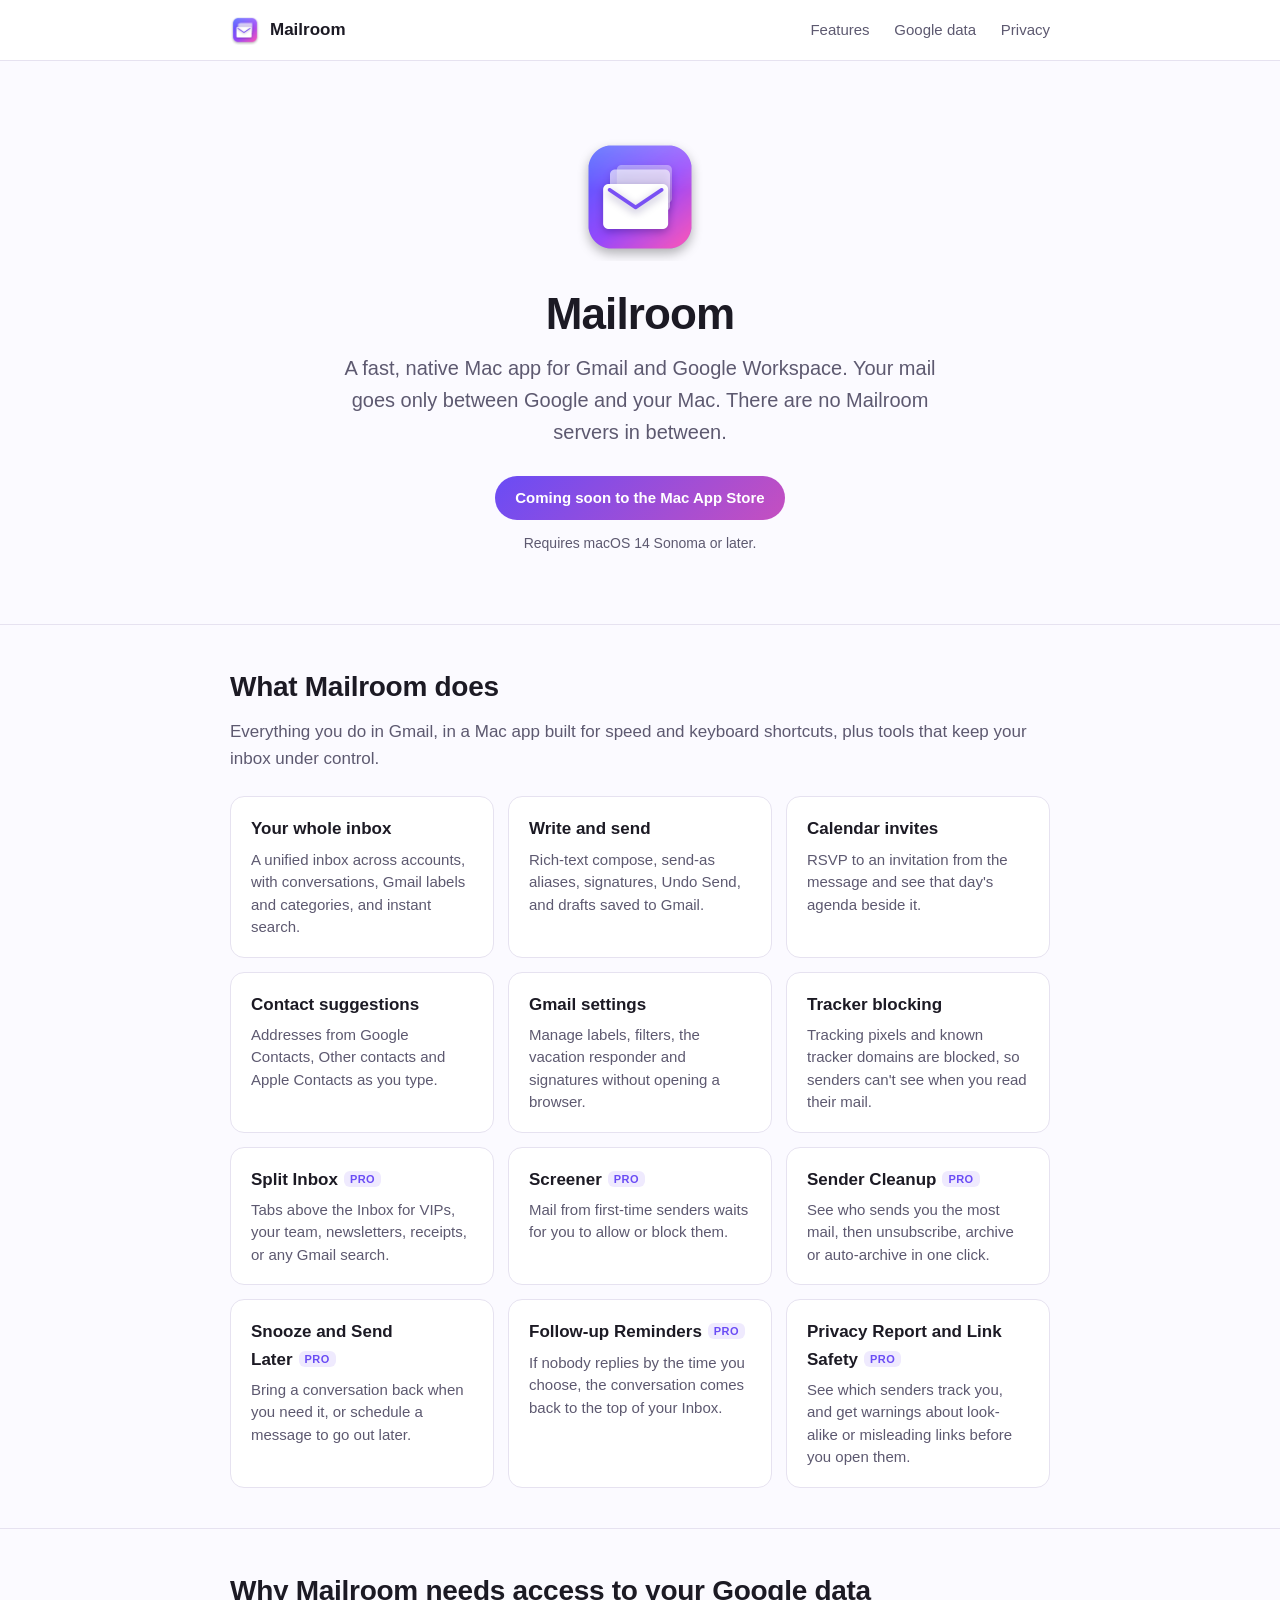
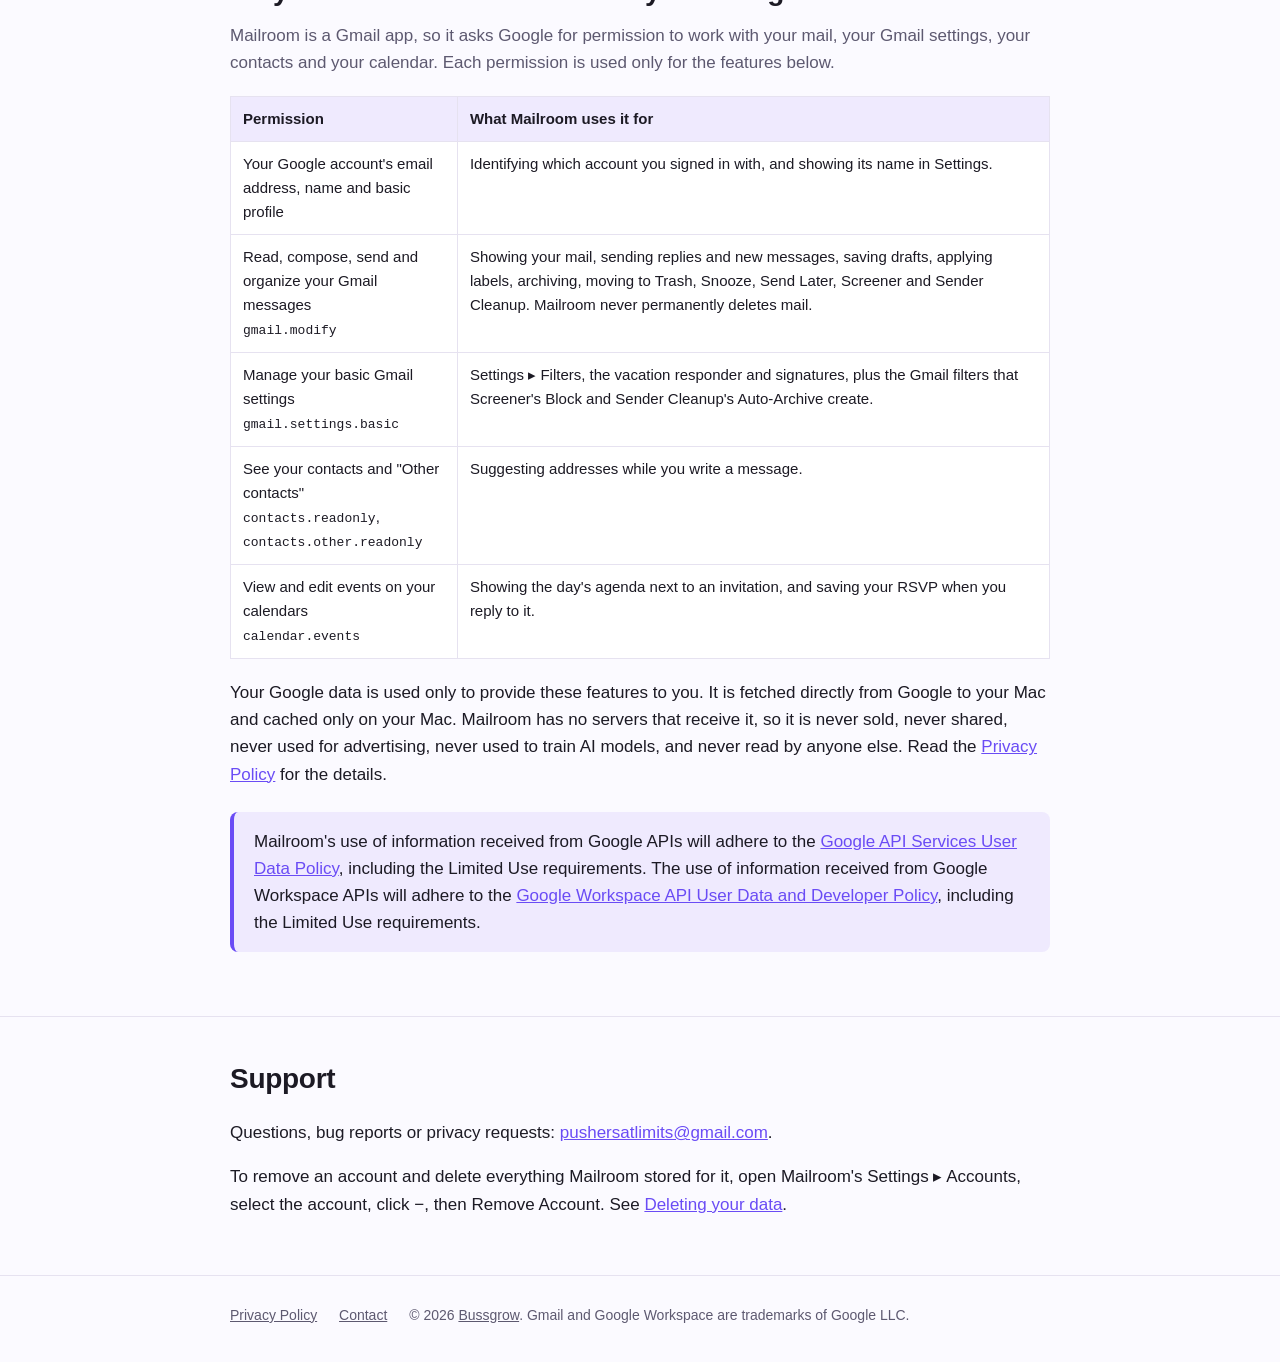
==== mailroom/index.html @ a084b899 "Move the site under /mailroom on bussgrow.it.com and point the app's privacy link there" ====
<!doctype html>
<html lang="en">
<head>
  <meta charset="utf-8">
  <meta name="viewport" content="width=device-width, initial-scale=1">
  <title>Mailroom — a native Gmail app for Mac</title>
  <meta name="description" content="Mailroom is a fast, native Mac app for Gmail. Your mail goes only between Google and your Mac.">
  <link rel="icon" href="favicon.png">
  <link rel="stylesheet" href="../style.css">
</head>
<body>
  <header class="site">
    <div class="wrap">
      <a class="brand" href="./"><img src="icon.png" alt="">Mailroom</a>
      <nav>
        <a href="#features">Features</a>
        <a href="#google-data">Google data</a>
        <a href="privacy.html">Privacy</a>
      </nav>
    </div>
  </header>

  <main>
    <div class="hero wrap">
      <img src="icon.png" alt="Mailroom app icon">
      <h1>Mailroom</h1>
      <p class="lede">A fast, native Mac app for Gmail and Google Workspace. Your mail goes only between Google and your Mac. There are no Mailroom servers in between.</p>
      <span class="badge">Coming soon to the Mac App Store</span>
      <p class="note">Requires macOS 14 Sonoma or later.</p>
    </div>

    <section id="features">
      <div class="wrap">
        <h2>What Mailroom does</h2>
        <p class="intro">Everything you do in Gmail, in a Mac app built for speed and keyboard shortcuts, plus tools that keep your inbox under control.</p>
        <div class="grid">
          <div class="card"><h3>Your whole inbox</h3><p>A unified inbox across accounts, with conversations, Gmail labels and categories, and instant search.</p></div>
          <div class="card"><h3>Write and send</h3><p>Rich-text compose, send-as aliases, signatures, Undo Send, and drafts saved to Gmail.</p></div>
          <div class="card"><h3>Calendar invites</h3><p>RSVP to an invitation from the message and see that day's agenda beside it.</p></div>
          <div class="card"><h3>Contact suggestions</h3><p>Addresses from Google Contacts, Other contacts and Apple Contacts as you type.</p></div>
          <div class="card"><h3>Gmail settings</h3><p>Manage labels, filters, the vacation responder and signatures without opening a browser.</p></div>
          <div class="card"><h3>Tracker blocking</h3><p>Tracking pixels and known tracker domains are blocked, so senders can't see when you read their mail.</p></div>
          <div class="card"><h3>Split Inbox<span class="pro">PRO</span></h3><p>Tabs above the Inbox for VIPs, your team, newsletters, receipts, or any Gmail search.</p></div>
          <div class="card"><h3>Screener<span class="pro">PRO</span></h3><p>Mail from first-time senders waits for you to allow or block them.</p></div>
          <div class="card"><h3>Sender Cleanup<span class="pro">PRO</span></h3><p>See who sends you the most mail, then unsubscribe, archive or auto-archive in one click.</p></div>
          <div class="card"><h3>Snooze and Send Later<span class="pro">PRO</span></h3><p>Bring a conversation back when you need it, or schedule a message to go out later.</p></div>
          <div class="card"><h3>Follow-up Reminders<span class="pro">PRO</span></h3><p>If nobody replies by the time you choose, the conversation comes back to the top of your Inbox.</p></div>
          <div class="card"><h3>Privacy Report and Link Safety<span class="pro">PRO</span></h3><p>See which senders track you, and get warnings about look-alike or misleading links before you open them.</p></div>
        </div>
      </div>
    </section>

    <section id="google-data">
      <div class="wrap">
        <h2>Why Mailroom needs access to your Google data</h2>
        <p class="intro">Mailroom is a Gmail app, so it asks Google for permission to work with your mail, your Gmail settings, your contacts and your calendar. Each permission is used only for the features below.</p>
        <div class="table-wrap">
          <table>
            <thead><tr><th>Permission</th><th>What Mailroom uses it for</th></tr></thead>
            <tbody>
              <tr><td>Your Google account's email address, name and basic profile</td><td>Identifying which account you signed in with, and showing its name in Settings.</td></tr>
              <tr><td>Read, compose, send and organize your Gmail messages<br><code>gmail.modify</code></td><td>Showing your mail, sending replies and new messages, saving drafts, applying labels, archiving, moving to Trash, Snooze, Send Later, Screener and Sender Cleanup. Mailroom never permanently deletes mail.</td></tr>
              <tr><td>Manage your basic Gmail settings<br><code>gmail.settings.basic</code></td><td>Settings ▸ Filters, the vacation responder and signatures, plus the Gmail filters that Screener's Block and Sender Cleanup's Auto-Archive create.</td></tr>
              <tr><td>See your contacts and "Other contacts"<br><code>contacts.readonly</code>, <code>contacts.other.readonly</code></td><td>Suggesting addresses while you write a message.</td></tr>
              <tr><td>View and edit events on your calendars<br><code>calendar.events</code></td><td>Showing the day's agenda next to an invitation, and saving your RSVP when you reply to it.</td></tr>
            </tbody>
          </table>
        </div>
        <p>Your Google data is used only to provide these features to you. It is fetched directly from Google to your Mac and cached only on your Mac. Mailroom has no servers that receive it, so it is never sold, never shared, never used for advertising, never used to train AI models, and never read by anyone else. Read the <a href="privacy.html">Privacy Policy</a> for the details.</p>
        <div class="callout">
          <p>Mailroom's use of information received from Google APIs will adhere to the <a href="https://developers.google.com/terms/api-services-user-data-policy">Google API Services User Data Policy</a>, including the Limited Use requirements. The use of information received from Google Workspace APIs will adhere to the <a href="https://developers.google.com/workspace/workspace-api-user-data-developer-policy">Google Workspace API User Data and Developer Policy</a>, including the Limited Use requirements.</p>
        </div>
      </div>
    </section>

    <section id="support">
      <div class="wrap">
        <h2>Support</h2>
        <p>Questions, bug reports or privacy requests: <a href="mailto:pushersatlimits@gmail.com">pushersatlimits@gmail.com</a>.</p>
        <p>To remove an account and delete everything Mailroom stored for it, open Mailroom's Settings ▸ Accounts, select the account, click −, then Remove Account. See <a href="privacy.html#deletion">Deleting your data</a>.</p>
      </div>
    </section>
  </main>

  <footer class="site">
    <div class="wrap">
      <a href="privacy.html">Privacy Policy</a>
      <a href="mailto:pushersatlimits@gmail.com">Contact</a>
      <span>© 2026 <a href="../">Bussgrow</a>. Gmail and Google Workspace are trademarks of Google LLC.</span>
    </div>
  </footer>
</body>
</html>
---- style.css ----
:root {
  --bg: #fbfaff;
  --surface: #ffffff;
  --text: #1c1a24;
  --muted: #5d5970;
  --line: #e6e2f0;
  --accent: #6a4cf5;
  --accent-2: #c54fc0;
  --accent-soft: #efeafe;
  color-scheme: light dark;
}

@media (prefers-color-scheme: dark) {
  :root {
    --bg: #121019;
    --surface: #1b1824;
    --text: #ecebf2;
    --muted: #a8a4b8;
    --line: #2d2a3a;
    --accent: #9c87ff;
    --accent-2: #e07ad9;
    --accent-soft: #241f38;
  }
}

* { box-sizing: border-box; }

body {
  margin: 0;
  background: var(--bg);
  color: var(--text);
  font: 17px/1.6 -apple-system, BlinkMacSystemFont, "SF Pro Text", "Helvetica Neue", Helvetica, Arial, sans-serif;
  -webkit-font-smoothing: antialiased;
}

a { color: var(--accent); }
a:hover { text-decoration-thickness: 2px; }

.wrap { max-width: 860px; margin: 0 auto; padding: 0 20px; }

header.site {
  border-bottom: 1px solid var(--line);
  background: var(--surface);
}
header.site .wrap {
  display: flex;
  align-items: center;
  justify-content: space-between;
  gap: 16px;
  height: 60px;
}
.brand {
  display: flex;
  align-items: center;
  gap: 10px;
  font-weight: 650;
  color: var(--text);
  text-decoration: none;
}
.brand img { width: 30px; height: 30px; }
nav a { color: var(--muted); text-decoration: none; margin-left: 20px; font-size: 15px; }
nav a:hover, nav a[aria-current] { color: var(--text); }

.hero { text-align: center; padding-top: 72px; padding-bottom: 56px; }
.hero img { width: 128px; height: 128px; }
.hero h1 { font-size: 44px; line-height: 1.15; margin: 20px 0 12px; letter-spacing: -0.02em; }
.hero p.lede { font-size: 20px; color: var(--muted); max-width: 600px; margin: 0 auto 28px; }
.badge {
  display: inline-block;
  padding: 10px 20px;
  border-radius: 999px;
  background: linear-gradient(135deg, var(--accent), var(--accent-2));
  color: #fff;
  font-weight: 600;
  font-size: 15px;
}
.hero .note { font-size: 14px; color: var(--muted); margin-top: 12px; }

section { padding: 40px 0; border-top: 1px solid var(--line); }
section h2 { font-size: 28px; margin: 0 0 8px; letter-spacing: -0.01em; }
section > .wrap > p.intro { color: var(--muted); margin-top: 0; }

.grid {
  display: grid;
  grid-template-columns: repeat(auto-fill, minmax(240px, 1fr));
  gap: 14px;
  margin-top: 24px;
}
.card {
  background: var(--surface);
  border: 1px solid var(--line);
  border-radius: 14px;
  padding: 18px 20px;
}
.card h3 { margin: 0 0 6px; font-size: 17px; }
.card p { margin: 0; color: var(--muted); font-size: 15px; line-height: 1.5; }
.pro { font-size: 11px; font-weight: 700; letter-spacing: 0.04em; color: var(--accent); background: var(--accent-soft); border-radius: 6px; padding: 2px 6px; margin-left: 6px; vertical-align: 2px; }

.table-wrap { overflow-x: auto; margin: 20px 0; }
table { border-collapse: collapse; width: 100%; font-size: 15px; background: var(--surface); }
th, td { text-align: left; vertical-align: top; padding: 10px 12px; border: 1px solid var(--line); }
th { background: var(--accent-soft); font-weight: 600; }
td code { font-size: 13px; overflow-wrap: anywhere; }

.callout {
  background: var(--accent-soft);
  border-left: 4px solid var(--accent);
  border-radius: 8px;
  padding: 16px 20px;
  margin: 24px 0;
}
.callout p { margin: 0; }

article.policy { padding: 48px 0 64px; }
article.policy h1 { font-size: 38px; margin: 0 0 4px; letter-spacing: -0.02em; }
article.policy .updated { color: var(--muted); margin-top: 0; }
article.policy h2 { font-size: 23px; margin: 40px 0 8px; }
article.policy h3 { font-size: 18px; margin: 24px 0 6px; }
article.policy li { margin: 6px 0; }

footer.site { border-top: 1px solid var(--line); padding: 28px 0 40px; color: var(--muted); font-size: 14px; }
footer.site a { color: var(--muted); margin-right: 18px; }

@media (max-width: 560px) {
  .hero { padding-top: 48px; padding-bottom: 40px; }
  .hero h1 { font-size: 34px; }
  nav a:not(:last-child) { display: none; }
}

footer.site span a { margin-right: 0; }

.app-link { display: flex; gap: 18px; align-items: center; text-decoration: none; color: inherit; }
.app-link img { width: 72px; height: 72px; flex: none; }
.app-link:hover h3 { color: var(--accent); }
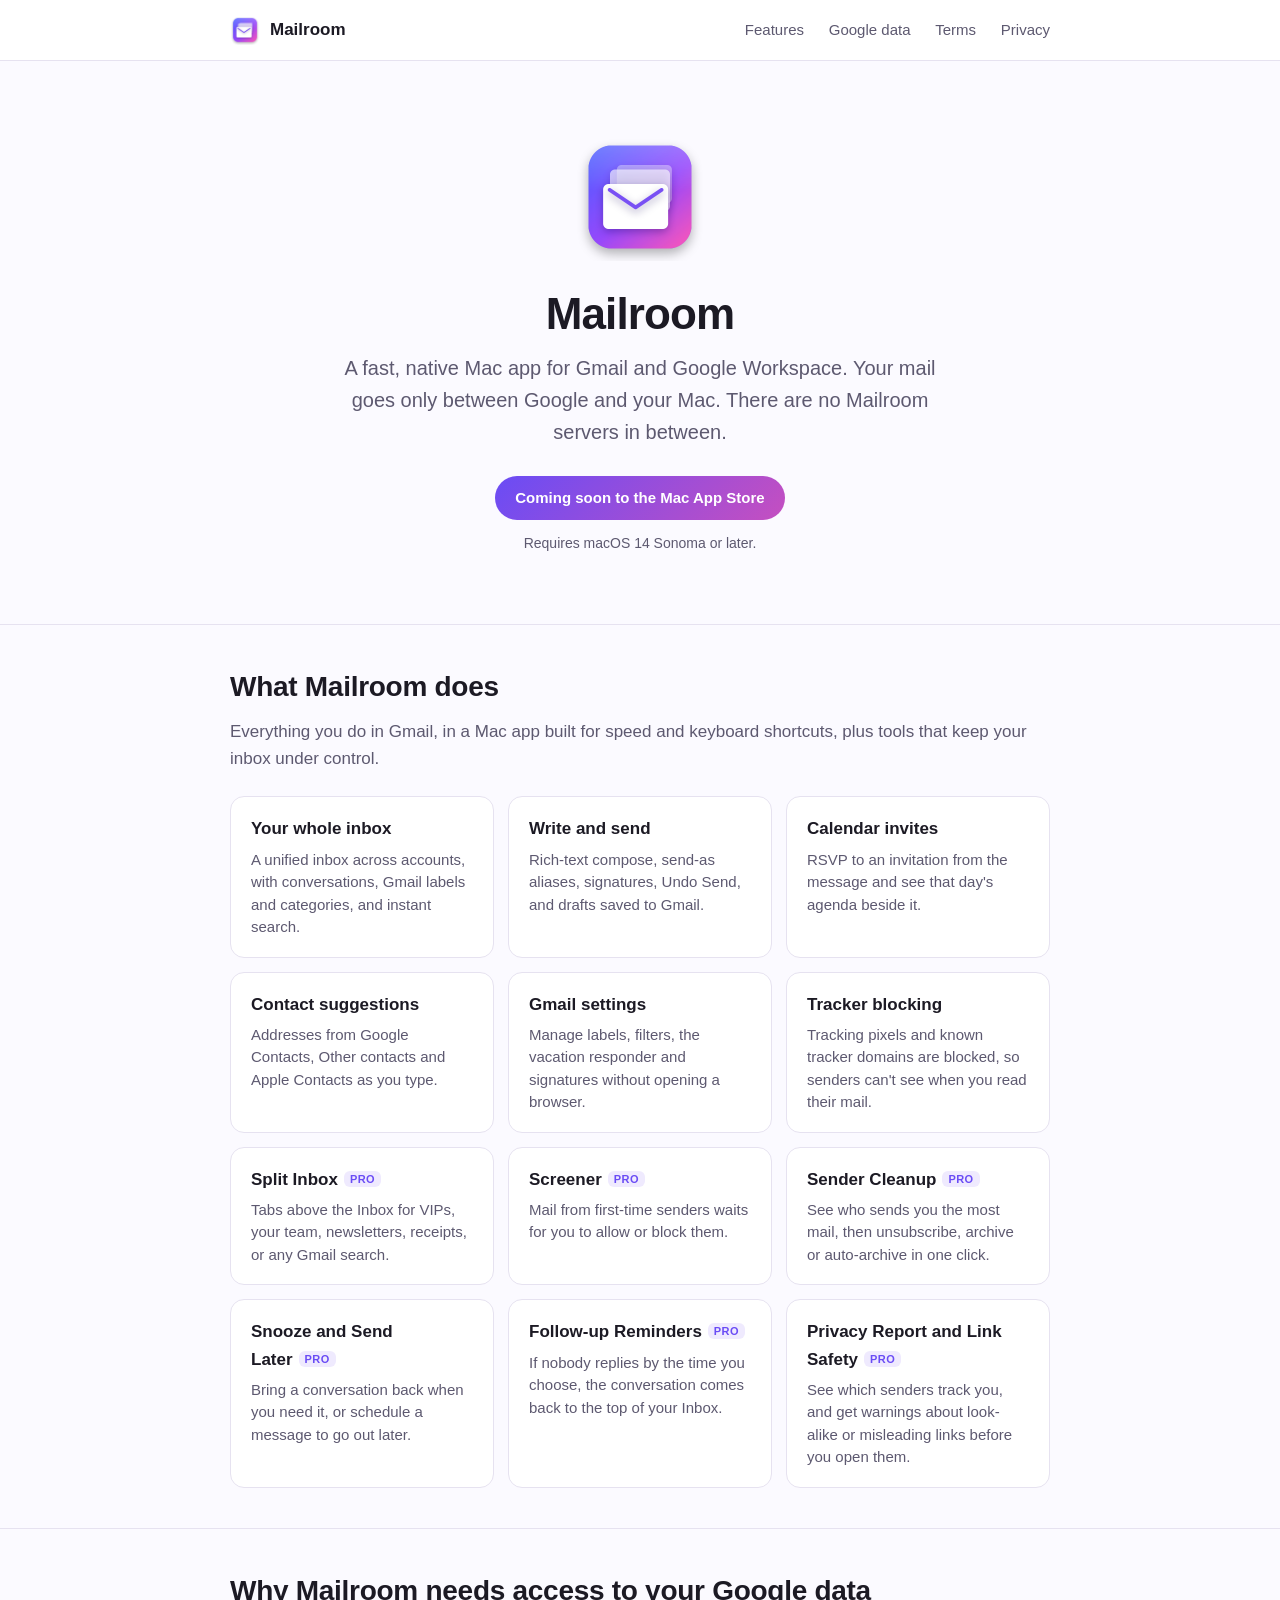
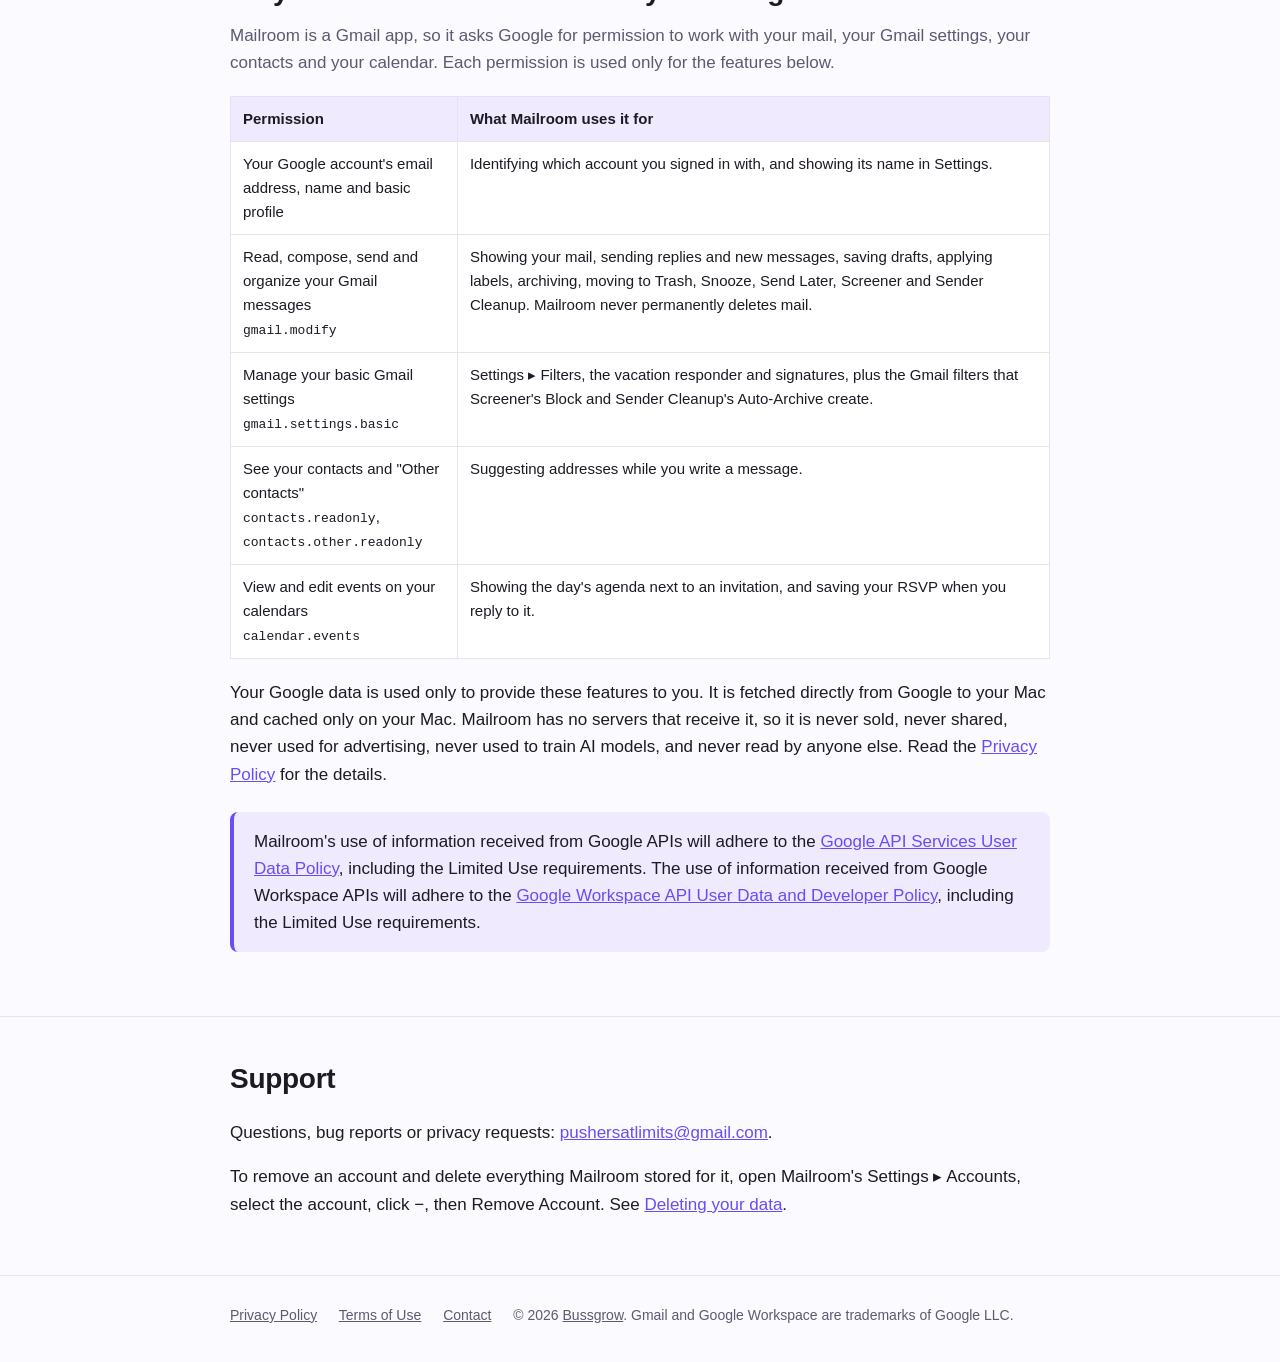
==== commit 3ae0018a: "Add Terms of Use page, settle the Mailroom name, and add the consent-screen logo" ====
--- a/mailroom/index.html
+++ b/mailroom/index.html
@@ -15,6 +15,7 @@
       <nav>
         <a href="#features">Features</a>
         <a href="#google-data">Google data</a>
+        <a href="terms.html">Terms</a>
         <a href="privacy.html">Privacy</a>
       </nav>
     </div>
@@ -85,6 +86,7 @@
   <footer class="site">
     <div class="wrap">
       <a href="privacy.html">Privacy Policy</a>
+      <a href="terms.html">Terms of Use</a>
       <a href="mailto:pushersatlimits@gmail.com">Contact</a>
       <span>© 2026 <a href="../">Bussgrow</a>. Gmail and Google Workspace are trademarks of Google LLC.</span>
     </div>
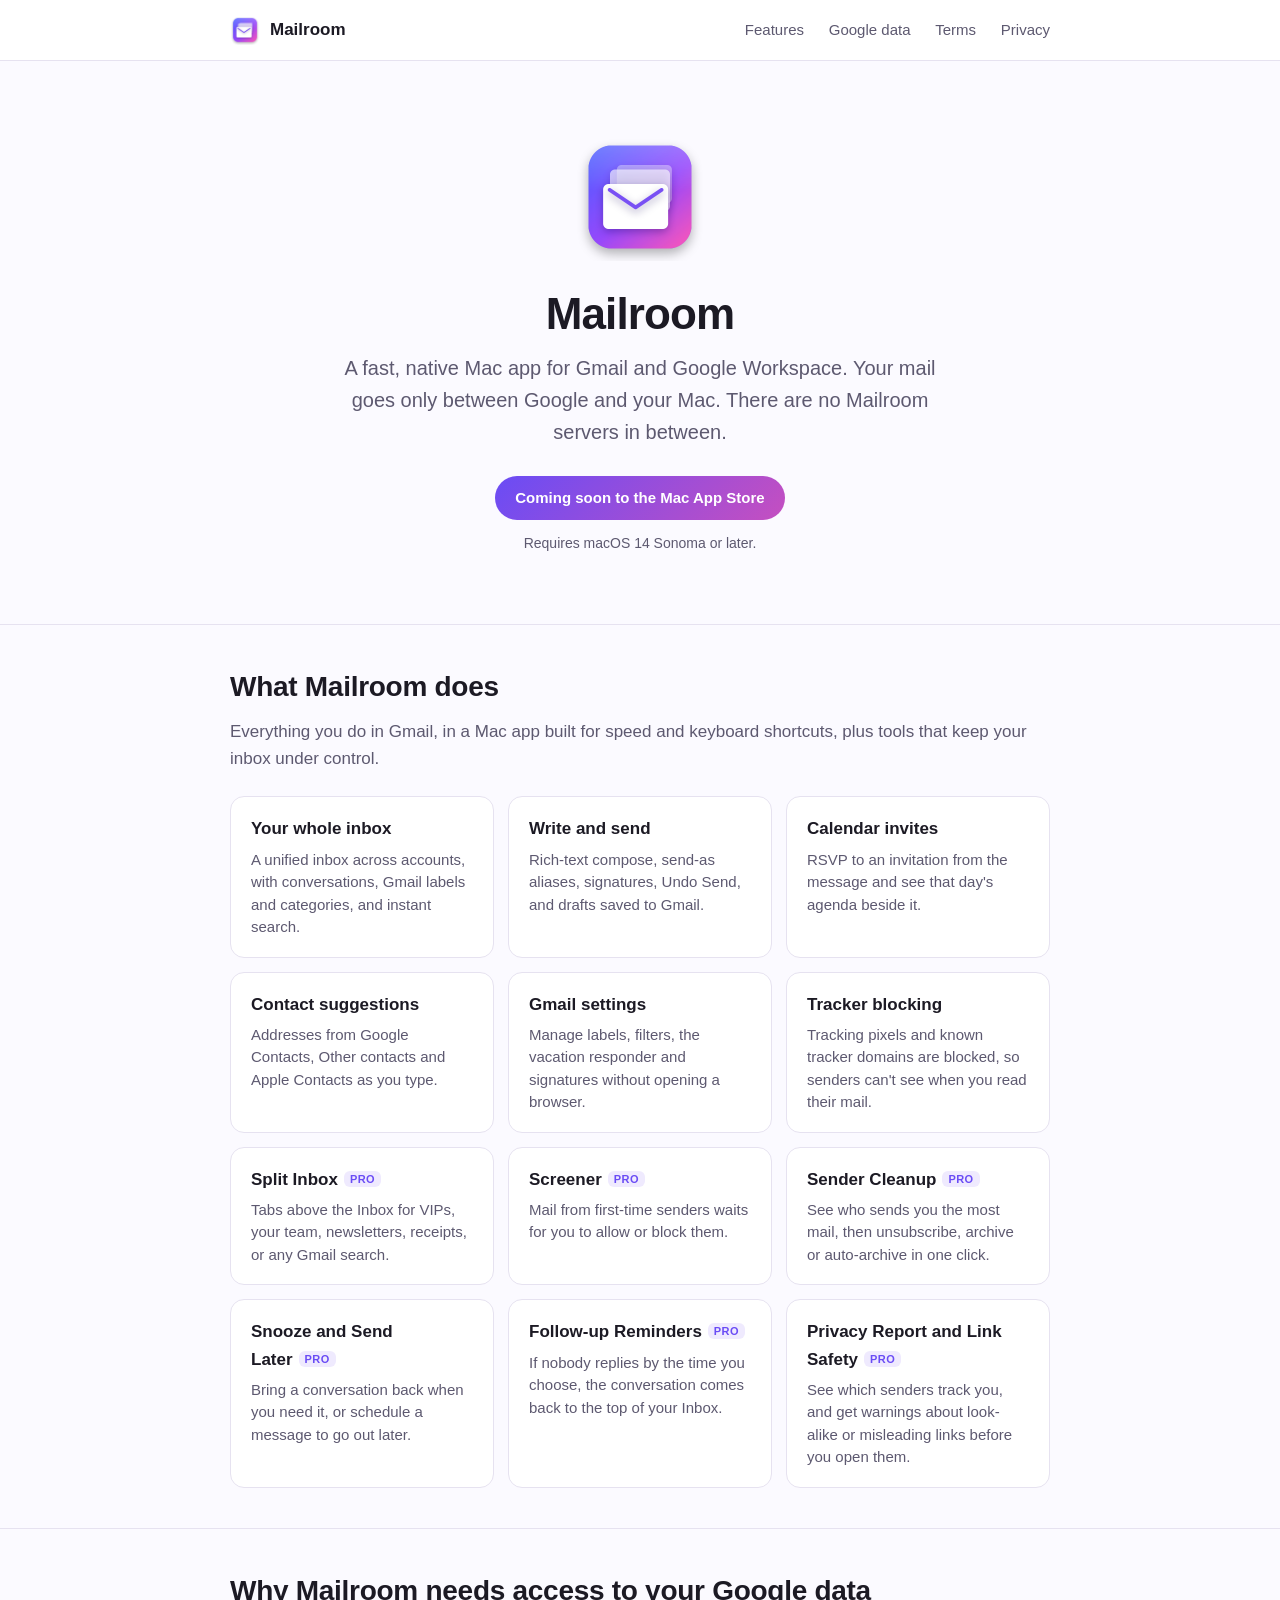
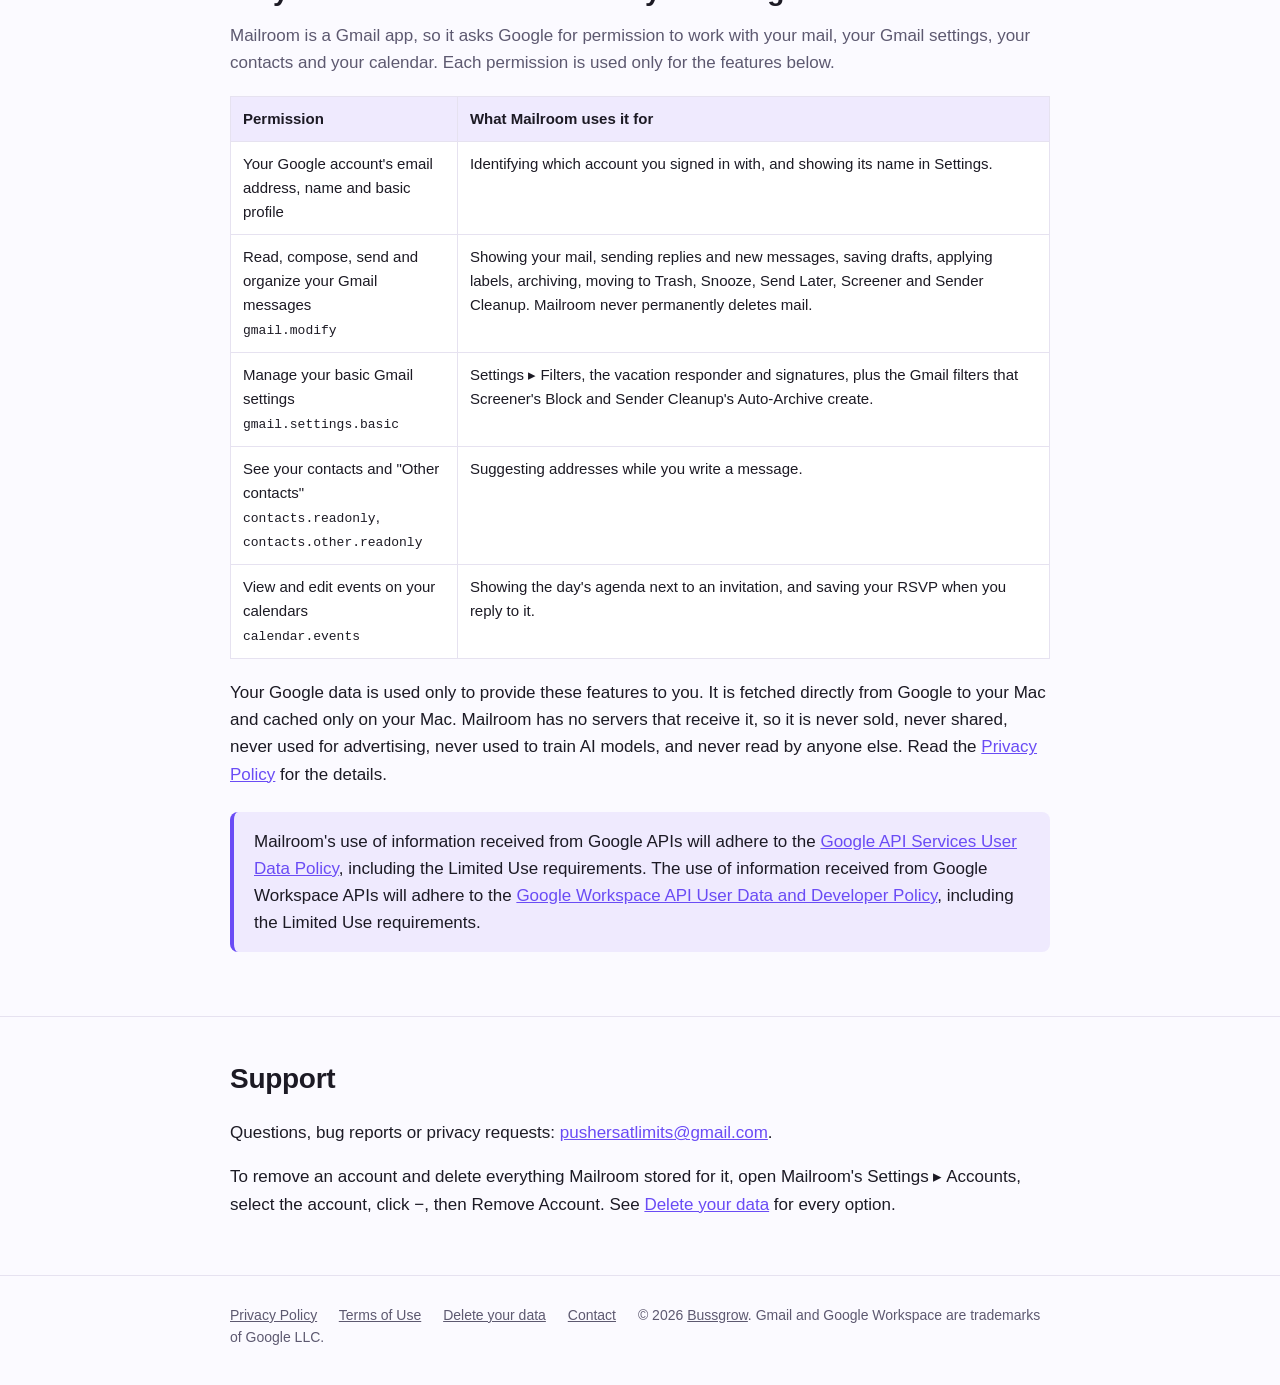
==== commit b48ec7df: "Add the data-deletion help page" ====
--- a/mailroom/index.html
+++ b/mailroom/index.html
@@ -78,7 +78,7 @@
       <div class="wrap">
         <h2>Support</h2>
         <p>Questions, bug reports or privacy requests: <a href="mailto:pushersatlimits@gmail.com">pushersatlimits@gmail.com</a>.</p>
-        <p>To remove an account and delete everything Mailroom stored for it, open Mailroom's Settings ▸ Accounts, select the account, click −, then Remove Account. See <a href="privacy.html#deletion">Deleting your data</a>.</p>
+        <p>To remove an account and delete everything Mailroom stored for it, open Mailroom's Settings ▸ Accounts, select the account, click −, then Remove Account. See <a href="delete-data.html">Delete your data</a> for every option.</p>
       </div>
     </section>
   </main>
@@ -87,6 +87,7 @@
     <div class="wrap">
       <a href="privacy.html">Privacy Policy</a>
       <a href="terms.html">Terms of Use</a>
+      <a href="delete-data.html">Delete your data</a>
       <a href="mailto:pushersatlimits@gmail.com">Contact</a>
       <span>© 2026 <a href="../">Bussgrow</a>. Gmail and Google Workspace are trademarks of Google LLC.</span>
     </div>
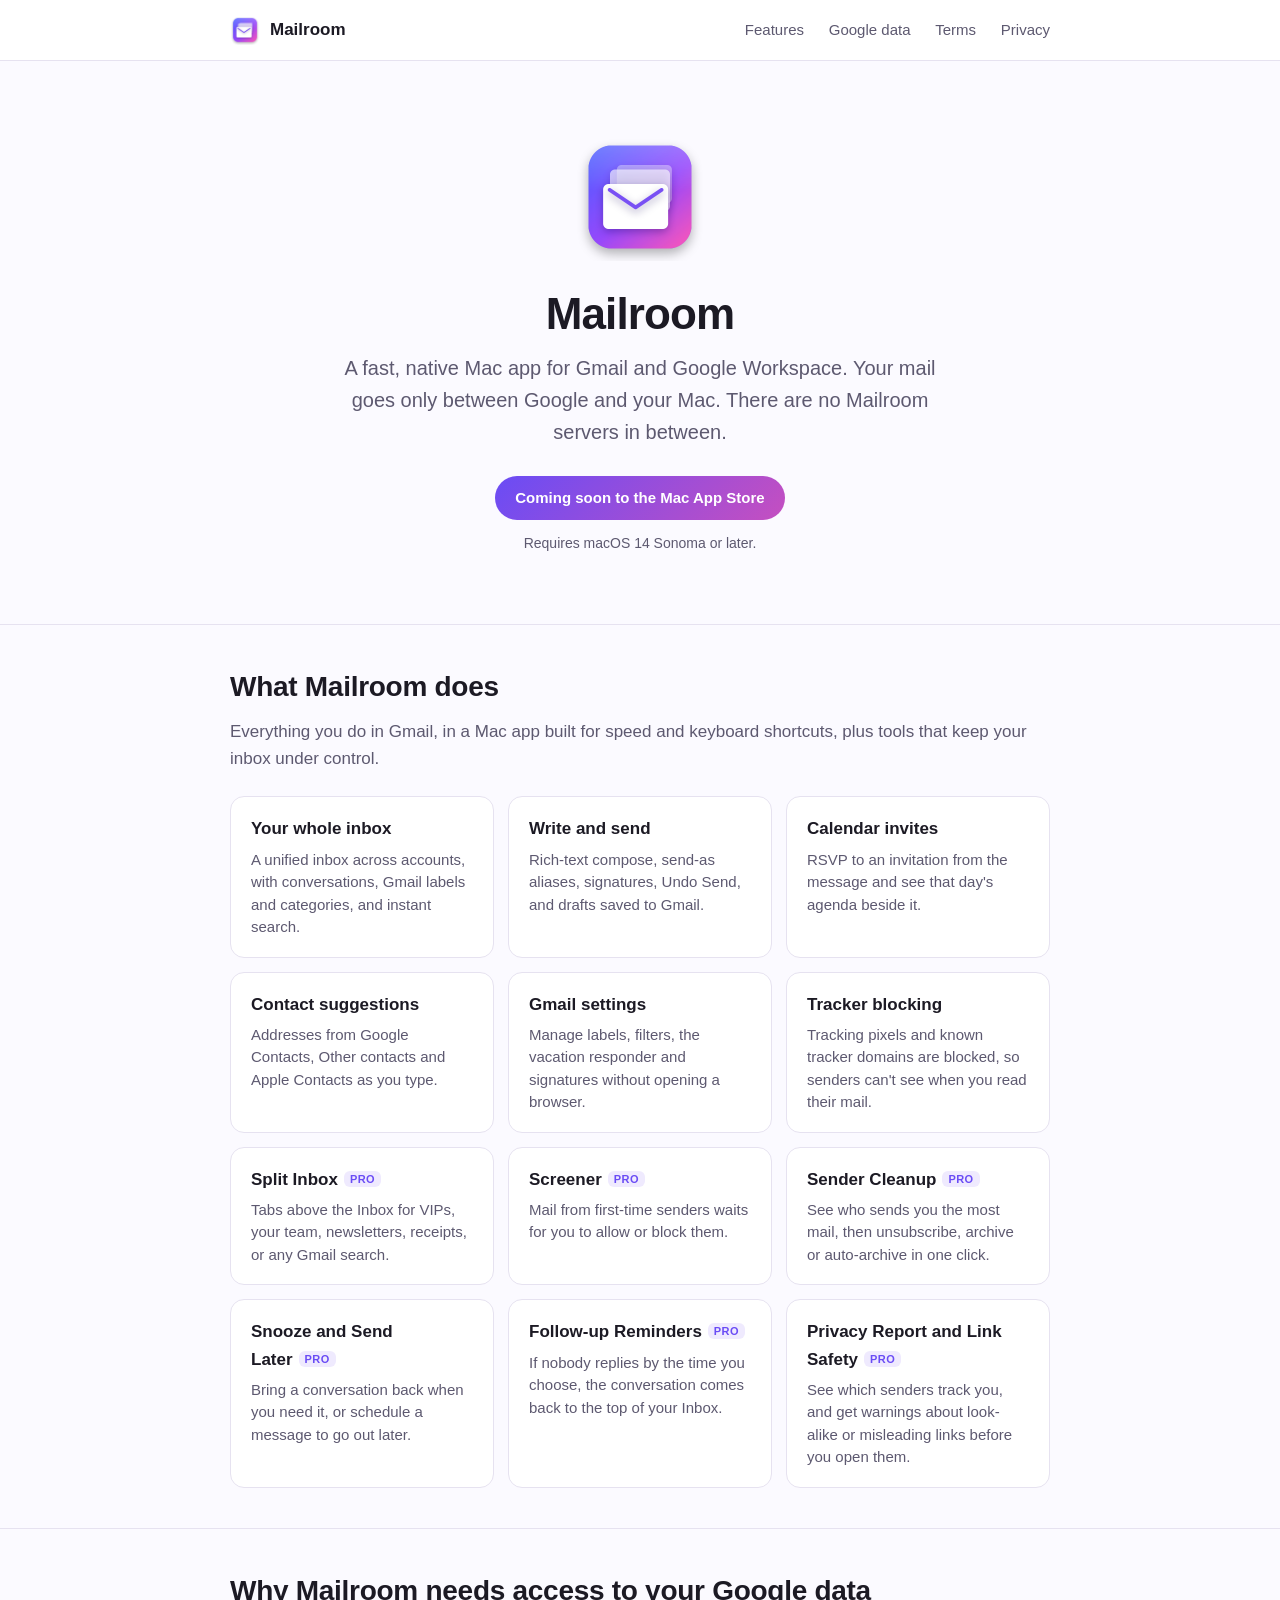
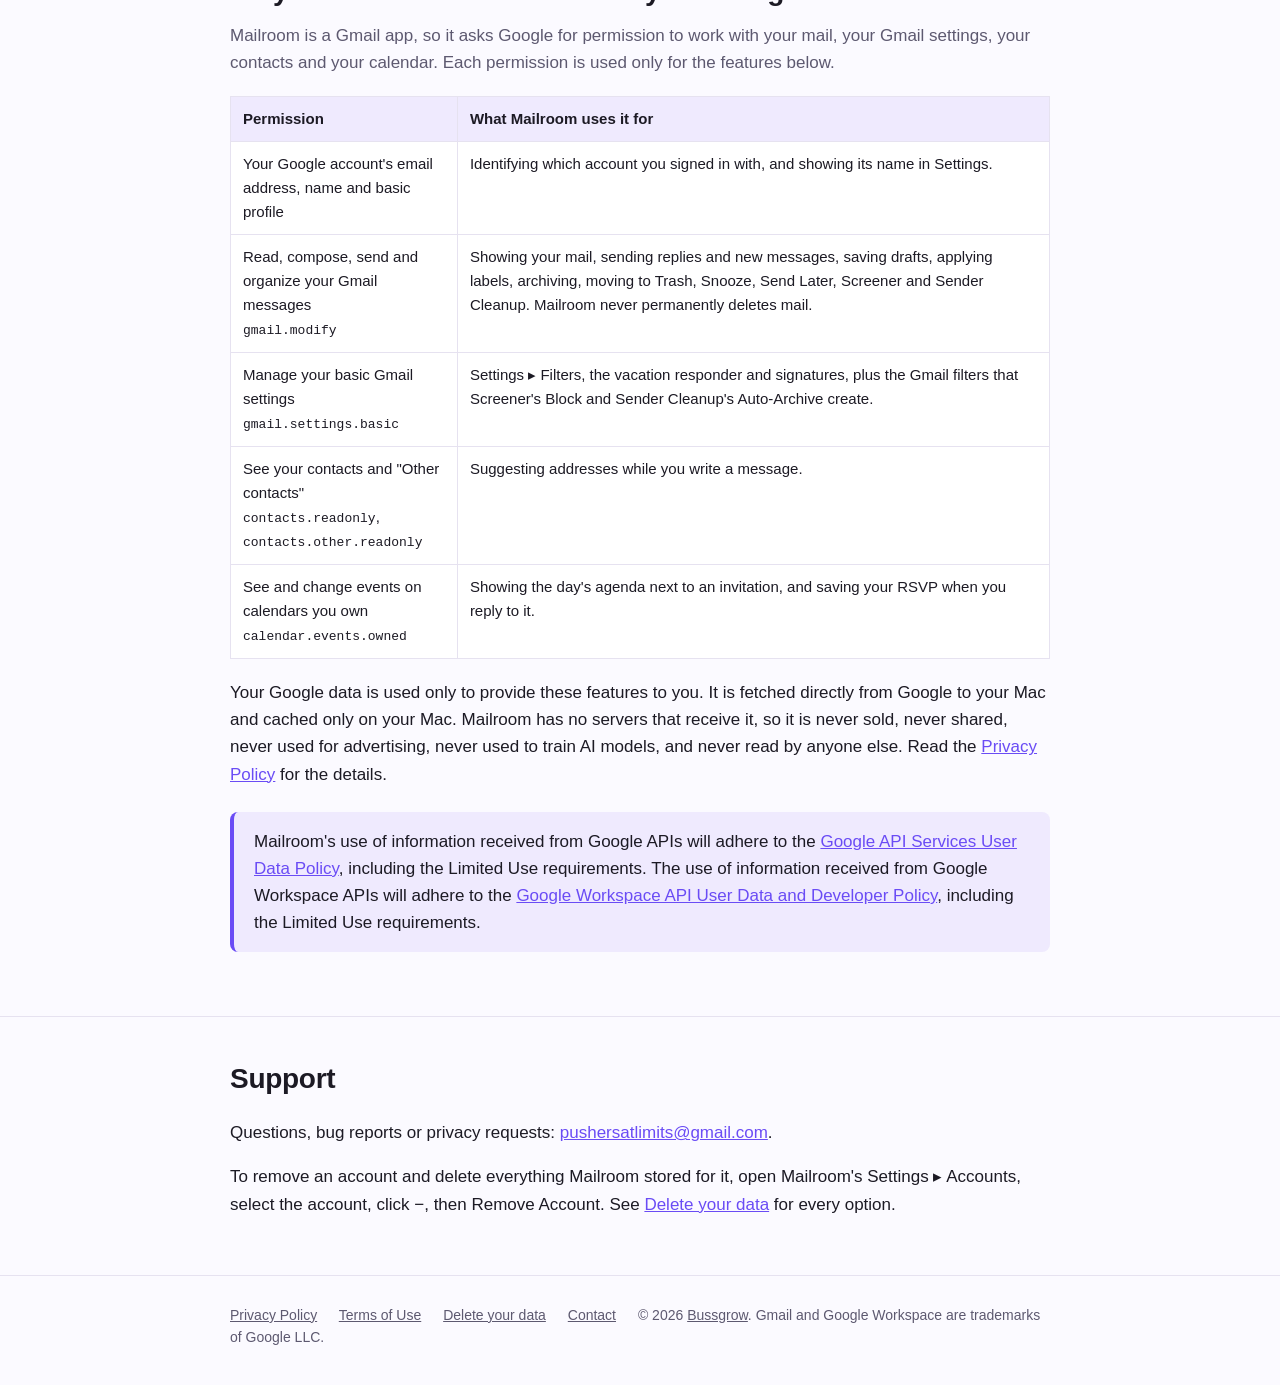
==== commit b75f9a7f: "Narrow the calendar scope to calendar.events.owned" ====
--- a/mailroom/index.html
+++ b/mailroom/index.html
@@ -63,7 +63,7 @@
               <tr><td>Read, compose, send and organize your Gmail messages<br><code>gmail.modify</code></td><td>Showing your mail, sending replies and new messages, saving drafts, applying labels, archiving, moving to Trash, Snooze, Send Later, Screener and Sender Cleanup. Mailroom never permanently deletes mail.</td></tr>
               <tr><td>Manage your basic Gmail settings<br><code>gmail.settings.basic</code></td><td>Settings ▸ Filters, the vacation responder and signatures, plus the Gmail filters that Screener's Block and Sender Cleanup's Auto-Archive create.</td></tr>
               <tr><td>See your contacts and "Other contacts"<br><code>contacts.readonly</code>, <code>contacts.other.readonly</code></td><td>Suggesting addresses while you write a message.</td></tr>
-              <tr><td>View and edit events on your calendars<br><code>calendar.events</code></td><td>Showing the day's agenda next to an invitation, and saving your RSVP when you reply to it.</td></tr>
+              <tr><td>See and change events on calendars you own<br><code>calendar.events.owned</code></td><td>Showing the day's agenda next to an invitation, and saving your RSVP when you reply to it.</td></tr>
             </tbody>
           </table>
         </div>
